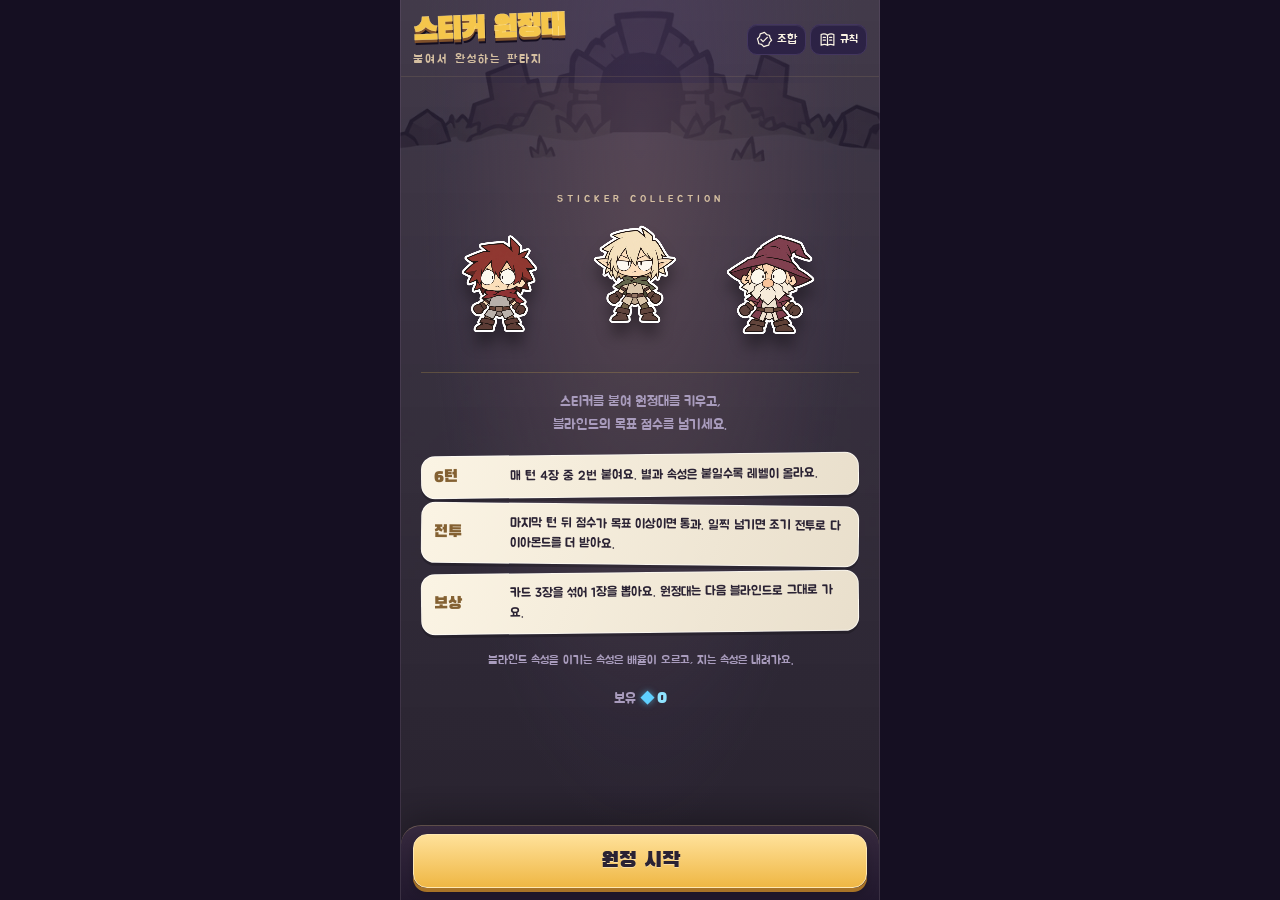
==== index.html @ 17c11233 "T4가 여럿 성립하면 배율을 곱하지 않고 더한다 Co-Authored-By: Claude Opus 5.5 <noreply@anthropic.com> Claude-Session: h" ====
<!doctype html><html lang="ko"><head><meta charset="utf-8"><meta name="viewport" content="width=device-width,initial-scale=1,viewport-fit=cover"><meta name="theme-color" content="#1f1830"><title>스티커 원정대 · 플레이 프로토타입</title><link rel="preconnect" href="https://fonts.googleapis.com"><link rel="preconnect" href="https://fonts.gstatic.com" crossorigin><link href="https://fonts.googleapis.com/css2?family=Black+Han+Sans&family=Jua&display=swap" rel="stylesheet"><style>:root{--night:#1f1830;--deep:#150f22;--felt:#2c2245;--line:#43365f;--paper:#fbf4e4;--ink:#2a2233;--muted:#a99cbd;--chip:#3a86d8;--chip-d:#245e9e;--mult:#e0473b;--mult-d:#9d2a22;--gold:#f5c64b;--gold-d:#b98a1e;--ok:#5fc48c;--bad:#ef6a5b;
--disp:'Black Han Sans','Jua',ui-rounded,'Apple SD Gothic Neo','Malgun Gothic',sans-serif;--ui:'Jua',ui-rounded,'Apple SD Gothic Neo','Malgun Gothic',sans-serif;color-scheme:dark}
*{box-sizing:border-box}
html,body{margin:0;height:100%}
body{background:var(--deep);color:var(--paper);font-family:var(--ui);-webkit-tap-highlight-color:transparent;overscroll-behavior:none}
button{font:inherit;color:inherit;border:0;background:none;cursor:pointer;touch-action:manipulation;-webkit-user-select:none;user-select:none;padding:0}
button:disabled{cursor:default;opacity:.45}
button:focus-visible{outline:3px solid var(--gold);outline-offset:3px}
h2,p{margin:0}
canvas{-webkit-user-select:none;user-select:none;pointer-events:none}
#app{position:relative;max-width:480px;margin:0 auto;height:100dvh;display:flex;flex-direction:column;overflow:hidden}
main{flex:1;min-height:0;overflow-y:auto;overflow-x:hidden;padding:0 10px 10px;display:flex;flex-direction:column;gap:8px}

/* 상단 바 */
.top{display:flex;align-items:center;justify-content:space-between;gap:8px;padding:10px 12px 8px;flex-shrink:0}
.stage{display:flex;align-items:center;gap:6px;font-size:15px}
.pip{width:10px;height:10px;border-radius:50%;background:var(--line)}
.pip.done{background:var(--ok)}.pip.now{background:var(--gold);box-shadow:0 0 0 3px #f5c64b40}
.stage b{margin-left:4px}.turn{color:var(--muted);font-size:14px;margin-left:2px}
.tools{display:flex;gap:6px}
.tools button{background:var(--felt);border:1px solid var(--line);border-radius:10px;padding:7px 10px;font-size:14px}
.logo b{font-family:var(--disp);font-size:26px;color:var(--gold);display:block;letter-spacing:-.5px;transform:rotate(-2deg);text-shadow:0 3px 0 #7a5410}
.logo small{color:var(--muted);font-size:12px}

/* 체력 */
.zone-head{display:flex;align-items:center;justify-content:space-between;gap:10px;margin-bottom:4px}
.zone-head strong{font-size:15px;white-space:nowrap}

/* 장착 배지 */
.ic{display:inline-block;background:center/contain no-repeat;flex-shrink:0}
.g{position:relative;width:24px;height:24px;border-radius:50%;background:var(--paper);box-shadow:0 0 0 2px #fff,0 2px 0 #0006;display:grid;place-items:center}
.g .ic{width:20px;height:20px}
.g.el{background:color-mix(in srgb,var(--el) 35%,var(--paper))}
.g b{position:absolute;right:-7px;bottom:-5px;background:var(--el);color:#fff;font-size:10px;min-width:15px;height:15px;border-radius:8px;display:grid;place-items:center;font-family:var(--disp);box-shadow:0 0 0 1.5px #fff}

/* 점수 대결 패널 */
.duel{position:relative;display:block;width:100%;text-align:left;background:var(--deep);border-radius:18px;padding:10px 10px 8px;box-shadow:inset 0 0 0 2px #ffffff10,0 6px 20px #0006}
.formula{display:flex;align-items:stretch;gap:6px}
.chips,.mult{flex:1;border-radius:12px;padding:4px 6px 6px;text-align:center;display:flex;flex-direction:column;justify-content:center;min-width:0}
.chips{background:var(--chip);box-shadow:0 4px 0 var(--chip-d)}
.mult{background:var(--mult);box-shadow:0 4px 0 var(--mult-d);flex:.8}
.formula small{font-size:11px;opacity:.85}
.formula b{font-family:var(--disp);font-size:28px;line-height:1.05;font-variant-numeric:tabular-nums;font-weight:400}
.op{align-self:center;font-family:var(--ui);font-size:22px;color:var(--muted)}
.score{flex:1.3;text-align:center;display:flex;flex-direction:column;justify-content:center;min-width:0}
.score b{font-family:var(--disp);font-weight:400;font-size:40px;line-height:1;color:var(--gold);text-shadow:0 3px 0 #7a5410;font-variant-numeric:tabular-nums}
.score small{font-size:11px;color:var(--muted);opacity:1}
.duel-foot{display:flex;align-items:center;justify-content:space-between;gap:8px;margin-top:9px}
.foe{font-size:13px;color:#f1c2b8;white-space:nowrap}.foe b{font-family:var(--disp);font-weight:400;font-size:20px;margin-left:4px;color:var(--bad)}
.verdict{font-size:14px;padding:4px 10px;border-radius:999px;background:#ffffff12;text-align:right}
.verdict.good{background:#5fc48c33;color:#9ff0c2}.verdict.bad{background:#ef6a5b33;color:#ffb3a8}
.preview-line{display:flex;flex-wrap:wrap;gap:4px;margin-top:6px}
.preview-line:empty{display:none}
.preview-line span{font-size:12px;border-radius:6px;padding:2px 7px}
.preview-line .gain{background:#f5c64b2e;color:var(--gold)}.preview-line .loss{background:#ef6a5b2e;color:#ffb3a8}
.duel.previewing{box-shadow:inset 0 0 0 2px var(--gold),0 6px 20px #0006}
.duel.blaze .score b{animation:blaze .8s ease-in-out 3}

/* 우리 원정대 */
.party{display:grid;grid-template-columns:repeat(3,1fr);gap:8px}
.punit{position:relative;background:#ffffff0d;border:2px solid transparent;border-radius:16px;padding:4px 2px 6px;display:flex;flex-direction:column;align-items:center;transition:transform .15s,border-color .15s,background .15s,opacity .15s;min-width:0}
.punit canvas{width:100%;max-width:128px;aspect-ratio:1;display:block}
.punit.ok{border-color:#5fc48c88;background:#5fc48c14}
.punit.no{opacity:.45}
.punit.hover{border-color:var(--gold);transform:translateY(-4px);background:#f5c64b1c}
.punit.slap canvas{animation:slap .5s}
.uname{font-size:13px;margin-top:2px;white-space:nowrap;overflow:hidden;text-overflow:ellipsis;max-width:100%}
.recipe{margin-top:3px;font-size:11px;padding:2px 7px;border-radius:7px;background:#ffffff14;color:var(--muted);white-space:nowrap;max-width:100%;overflow:hidden;text-overflow:ellipsis}
.recipe.on{background:var(--mult);color:#fff}
.delta{position:absolute;top:-9px;left:50%;transform:translateX(-50%);z-index:3;font-family:var(--disp);font-size:16px;padding:2px 9px;border-radius:999px;background:var(--felt);box-shadow:0 2px 0 #0006;white-space:nowrap;animation:bob 1s ease-in-out infinite}
.delta.up{background:var(--ok);color:#0d2a1b}.delta.down{background:var(--bad);color:#fff}
.delta.no{font-family:var(--ui);font-size:11px;animation:none;background:#000000a0}


/* 하단 도크 */
.dock{flex-shrink:0;background:#120d1cf2;border-radius:20px 20px 0 0;padding:8px 12px calc(12px + env(safe-area-inset-bottom,0px));box-shadow:0 -8px 24px #0006;display:flex;flex-direction:column;gap:8px;position:relative;z-index:4}
.dock.row{flex-direction:row;gap:8px}
.hand-head{display:flex;justify-content:space-between;align-items:center;gap:8px}
.hint{font-size:13px;color:var(--muted)}
.uses{display:flex;gap:5px;align-items:center}.uses i{width:11px;height:11px;border-radius:3px;background:#ffffff1f;transform:rotate(45deg)}.uses i.on{background:var(--gold)}
.hand{display:flex;justify-content:center;gap:8px;min-height:122px;align-items:flex-end;padding-top:12px}
.sticker{position:relative;width:31%;max-width:116px;min-height:112px;background:var(--paper);color:var(--ink);border-radius:16px;padding:9px 4px 8px;box-shadow:0 0 0 3px #fff,0 6px 0 3px #0005;transform:rotate(var(--rot,0deg));transition:transform .15s,box-shadow .15s;display:flex;flex-direction:column;align-items:center;gap:2px;touch-action:none}
.sticker::before{content:'';position:absolute;inset:5px;border-radius:12px;border:2px dashed color-mix(in srgb,var(--tint) 45%,transparent);pointer-events:none}
.sticker::after{content:'';position:absolute;top:-3px;right:-3px;width:20px;height:20px;background:linear-gradient(225deg,#120d1c 50%,#e3d5b9 50%);border-radius:0 16px 0 7px}
.sicon{width:60px;height:50px;filter:drop-shadow(0 2px 0 #fff)}
.sname{font-size:16px}.sname em{font-style:normal;color:var(--tint)}
.sdesc{font-size:11px;color:#7a6d80}
.sticker.sel{transform:translateY(-14px) rotate(0) scale(1.05);box-shadow:0 0 0 3px #fff,0 0 0 7px var(--tint),0 14px 18px #0007}
.sticker.spent{filter:grayscale(.7);opacity:.55}
.empty{color:var(--muted);font-size:14px;align-self:center}
.actions{display:flex;gap:8px;align-items:stretch}
.deck-mini{background:var(--felt);border-radius:14px;padding:6px 12px;display:flex;flex-direction:column;align-items:center;justify-content:center}
.deck-mini b{font-family:var(--disp);font-weight:400;font-size:20px;line-height:1}.deck-mini small{font-size:10px;color:var(--muted)}
.go{flex:1;background:var(--gold);color:var(--ink);font-family:var(--disp);font-size:22px;border-radius:14px;padding:12px 16px;box-shadow:0 5px 0 var(--gold-d);transition:transform .08s,box-shadow .08s,opacity .2s}
.go:active{transform:translateY(3px);box-shadow:0 2px 0 var(--gold-d)}
.go.waiting{opacity:.3;pointer-events:none}
.ghost{background:var(--felt);border:1px solid var(--line);border-radius:14px;padding:12px 16px;font-size:16px}

/* 공방 결과 */
.steps{list-style:none;margin:0;padding:0;display:flex;flex-wrap:wrap;gap:6px;justify-content:center;min-height:64px;align-content:center}
.steps li{font-size:13px;padding:5px 9px;border-radius:9px;background:#ffffff12;transition:opacity .2s}
.steps li b{font-family:var(--disp);font-weight:400;margin-left:5px}
.steps li.add{background:#3a86d840}.steps li.mul{background:#e0473b55}
.steps li.off{opacity:.35;text-decoration:line-through}
.steps li.pending{opacity:.15}.steps li.hit{animation:pop .35s}
.skip-hint{text-align:center;font-size:12px;color:var(--muted)}

/* 연출 */
.burst{position:absolute;left:50%;top:44%;z-index:30;transform:translate(-50%,-50%);font-family:var(--disp);font-size:30px;color:var(--gold);text-shadow:0 3px 0 #7a5410,0 0 18px #f5c64b88;white-space:nowrap;pointer-events:none;animation:burst 1.1s forwards}
.burst.loss{color:var(--bad);text-shadow:0 3px 0 #6e1f16;font-size:22px}
.floater{position:absolute;left:50%;top:30%;z-index:6;font-family:var(--disp);font-size:26px;pointer-events:none;animation:floatup 1s forwards;transform:translateX(-50%);white-space:nowrap}
.floater.up{color:var(--ok);text-shadow:0 2px 0 #0a2a18}.floater.down{color:var(--bad);text-shadow:0 2px 0 #3a0c07}
.turn-banner{position:absolute;left:0;right:0;top:40%;z-index:25;text-align:center;font-family:var(--disp);font-size:44px;color:var(--paper);text-shadow:0 4px 0 #0008;pointer-events:none;animation:banner 1s forwards}
.turn-banner small{display:block;font-family:var(--ui);font-size:16px;color:var(--muted);text-shadow:none}
.bump{animation:bump .3s}.bump.big{animation:bumpbig .45s}
.slam{animation:slam .45s}
#app.quake,section.hurt{animation:quake .35s}
.slot{height:116px;border-radius:16px;display:flex;flex-direction:column;align-items:center;justify-content:center;background:#ffffff0a;border:2px dashed var(--line);color:var(--muted);font-family:var(--disp);font-size:26px}
.pick{background:#ffffff0a;border:2px solid transparent;border-radius:14px;padding:4px 2px 6px;display:flex;flex-direction:column;align-items:center;font-size:13px}
.pick canvas{width:72px;height:72px}
.pick.on{border-color:var(--gold);background:#f5c64b1a}

/* 보상·결과 */
.reward,.result{text-align:center;gap:12px;padding-top:14px}
.reward h2,.result h2{font-family:var(--disp);font-weight:400;font-size:34px;color:var(--gold);text-shadow:0 3px 0 #7a5410}
.result h2.lose{color:var(--bad);text-shadow:0 3px 0 #6e1f16}
.lead{color:var(--muted);font-size:14px;line-height:1.6}
.punit.static{cursor:default}

/* 바텀시트 */
dialog{border:0;padding:20px 18px;margin:auto auto 0;width:min(480px,100%);max-width:100%;max-height:82vh;overflow:auto;border-radius:22px 22px 0 0;background:var(--paper);color:var(--ink);font-family:var(--ui)}
dialog[open]{animation:sheet .25s}
dialog::backdrop{background:#0b0714b0}
dialog h2{font-family:var(--disp);font-weight:400;font-size:24px;margin-bottom:8px}
dialog p,dialog li{font-size:14px;line-height:1.75}
dialog ol{padding-left:20px;margin:0}
dialog form{margin-top:16px;display:flex}
.sub{color:#7a6d80;font-size:13px;margin-bottom:8px}
.table{width:100%;border-collapse:collapse;font-size:14px;margin:6px 0}
.table td{padding:8px 4px;border-bottom:1px solid #e4d8c3}.table td:last-child{text-align:right;font-variant-numeric:tabular-nums}
.recipe-list{display:grid;grid-template-columns:1fr 1fr;gap:8px;margin-top:10px}
.recipe-list article{background:#efe4cf;border-radius:12px;padding:10px}
.recipe-list b{display:block}.recipe-list small{color:#7a6d80}.recipe-list p{font-size:12px;line-height:1.5;margin-top:4px}
.recipe-card{background:#efe4cf;border-radius:12px;padding:12px;margin-top:8px}
.note{font-size:13px;color:#7a6d80;margin-top:8px;line-height:1.6}
.sheet-h{font-size:16px;margin:16px 0 2px;font-family:var(--disp);font-weight:400}
#toast{position:fixed;left:50%;bottom:200px;transform:translate(-50%,10px);background:var(--ink);color:var(--paper);border:1px solid var(--line);border-radius:12px;padding:10px 16px;opacity:0;pointer-events:none;transition:.2s;max-width:88vw;font-size:14px;z-index:1000;font-family:var(--ui)}
#toast.show{opacity:1;transform:translate(-50%,0)}
.dragghost{position:fixed;z-index:999;pointer-events:none;width:100px;transform:translate(-50%,-70%) rotate(-8deg)}
.dragghost .sticker{width:100px;transform:none;box-shadow:0 0 0 3px #fff,0 16px 26px #000a}
.paused *{animation-play-state:paused!important}

@keyframes slap{30%{transform:scale(1.15) rotate(-6deg)}60%{transform:scale(.95) rotate(3deg)}}
@keyframes pop{50%{transform:scale(1.15)}}
@keyframes bob{0%,100%{transform:translate(-50%,0)}50%{transform:translate(-50%,-3px)}}
@keyframes burst{0%{opacity:0;transform:translate(-50%,-50%) scale(.4)}20%{opacity:1;transform:translate(-50%,-50%) scale(1.2)}35%{transform:translate(-50%,-50%) scale(1)}80%{opacity:1;transform:translate(-50%,-70%)}100%{opacity:0;transform:translate(-50%,-95%)}}
@keyframes floatup{0%{opacity:0;transform:translate(-50%,6px)}20%{opacity:1}100%{opacity:0;transform:translate(-50%,-40px)}}
@keyframes banner{0%{opacity:0;transform:scale(1.6)}25%{opacity:1;transform:scale(1)}75%{opacity:1}100%{opacity:0}}
@keyframes bump{50%{transform:scale(1.12)}}
@keyframes bumpbig{40%{transform:scale(1.35) rotate(-4deg)}}
@keyframes slam{0%{transform:scale(2.2);opacity:0}60%{transform:scale(.92);opacity:1}100%{transform:scale(1)}}
@keyframes quake{20%{transform:translate(-4px,2px)}40%{transform:translate(4px,-2px)}60%{transform:translate(-3px,1px)}80%{transform:translate(2px,-1px)}}
@keyframes blaze{50%{color:#fff3c4;text-shadow:0 3px 0 #7a5410,0 0 22px #ff9a3c}}
@keyframes sheet{from{transform:translateY(40px);opacity:0}}
@media(max-height:720px){.punit canvas{max-width:86px}.formula b{font-size:24px}.score b{font-size:34px}.hand{min-height:104px;padding-top:10px}.sticker{min-height:96px;padding-top:6px}.sicon{height:40px}.pick canvas{width:60px;height:60px}}
@media(prefers-reduced-motion:reduce){*,*::before,*::after{animation:none!important;transition:none!important}}

main.battle{justify-content:space-between}
@media(max-height:760px){.top{padding:6px 12px 4px}main{gap:6px}.duel{padding:8px 8px 6px}.formula b{font-size:22px}.score b{font-size:30px}.duel-foot{margin-top:6px}.punit canvas{max-width:72px}.recipe{margin-top:1px}.dock{padding-top:6px;gap:6px}.hand{min-height:96px;padding-top:14px}.sticker{min-height:86px;padding-top:6px}.sicon{width:48px;height:36px}.sname{font-size:14px}.go{padding:10px 14px;font-size:20px}}
/* 캐릭터 카드 */
.sticker.k-char{background:linear-gradient(#efe4fb,#fbf4e4 70%)}
.ccanvas{width:58px;height:58px;margin-top:-4px}
.k-char .sname{font-size:14px;white-space:nowrap}
/* 빈 자리 */
.punit.vacant{border:2px dashed var(--line);background:#ffffff06;justify-content:center;min-height:150px}
.punit.vacant.ok{border-style:solid}
.vacant-mark{font-family:var(--disp);font-size:44px;line-height:1;color:var(--line)}
.punit.vacant.ok .vacant-mark{color:var(--ok)}
/* 타이틀 */
.title{gap:14px;padding-top:6px}
.title-art{display:flex;justify-content:center;gap:4px}
.title-art canvas{width:104px;height:104px}
.title-art canvas:nth-child(2){transform:translateY(-10px)}
.title .lead{text-align:center}
.flow{list-style:none;margin:0;padding:0;display:flex;flex-direction:column;gap:8px}
.flow li{display:flex;gap:12px;align-items:center;background:#ffffff0c;border-radius:14px;padding:12px 14px}
.flow b{font-family:var(--disp);font-weight:400;font-size:18px;color:var(--gold);white-space:nowrap;min-width:64px}
.flow span{font-size:14px;line-height:1.5}
.note-dark{font-size:13px;color:var(--muted);text-align:center;line-height:1.6}
@media(max-height:760px){.punit.vacant{min-height:120px}.ccanvas{width:44px;height:44px}.title-art canvas{width:84px;height:84px}}
.steps li.aff-step{background:#5fc48c40}

/* 스티커북 아트 방향: 잉크색 바탕, 크림색 종이, 금박 포인트. */
#app{background:radial-gradient(ellipse at 50% 15%,#59447066,transparent 65%),linear-gradient(#211a30d9,#171221ee),var(--art-background) center/cover;border-inline:1px solid #77628540}
.top{border-bottom:1px solid #c7a96b22;margin-bottom:6px}.tools button{box-shadow:inset 0 1px #ffffff12;font-size:12px}
.logo b{font-size:30px;-webkit-text-stroke:.3px #ffe6a2;text-shadow:0 3px #80512b,0 5px #140e20;letter-spacing:-1px}.logo small{letter-spacing:2px;color:#d5bfa1}
.title{justify-content:center;gap:18px;padding:18px 20px 24px;background:radial-gradient(ellipse at 50% 20%,#f5c64b16,transparent 60%)}
.title-art{position:relative;padding:28px 0 20px;border-bottom:1px solid #f5c64b33}.title-art:before{content:'STICKER COLLECTION';position:absolute;top:0;font-size:10px;letter-spacing:4px;color:#d5bfa1}.title-art canvas{width:30%;height:auto;aspect-ratio:1;filter:drop-shadow(0 12px 7px #0005);animation:idle 4s ease-in-out infinite}.title-art canvas:nth-child(2){animation-delay:-1.3s}.title-art canvas:nth-child(3){animation-delay:-2.6s}
.flow{gap:7px}.flow li{background:linear-gradient(110deg,#fbf4e4,#e9dfcc);color:var(--ink);border:1px solid #fff9;box-shadow:0 3px #0003;transform:rotate(-.6deg);padding:10px 12px}.flow li:nth-child(2){transform:rotate(.6deg)}.flow b{color:#846132;font-size:17px}.flow span{font-size:13px}.title .note-dark{font-size:12px}
.player-zone{padding:9px 8px;background:linear-gradient(135deg,#f8edda,#dfd1b7);color:var(--ink);border-radius:18px;box-shadow:0 5px 0 #100b1b77,inset 0 0 0 1px #fff8}.player-zone .zone-head strong{font-size:13px;letter-spacing:1px}
.punit{background:#fff8;border-color:#b7a48a55;box-shadow:0 2px 0 #a48b6940;overflow:visible}.punit .recipe{background:#42374e14;color:#675571}.punit .recipe.on{background:#77538d;color:#fff}.punit.vacant{background:#c8b69a22;border-color:#bba78d;min-height:135px}.vacant-mark{color:#b29a78}.punit canvas{filter:drop-shadow(0 4px 2px #3a203022);animation:idle 4.8s ease-in-out infinite}.punit:nth-child(2) canvas{animation-delay:-1.6s}.punit:nth-child(3) canvas{animation-delay:-3.2s}.punit.slap canvas{animation:slap .5s}
.duel{background:linear-gradient(145deg,#3b304c,#21192f);border:1px solid #c9a25c66;box-shadow:0 4px 0 #110b1c, inset 0 1px #fff2}.duel .chips{background:linear-gradient(135deg,#4c97d8,#2867aa)}.duel .mult{background:linear-gradient(135deg,#e97159,#bf4439)}.score b{color:#ffdb79}
.dock{background:linear-gradient(#36293e,#21182d);border-top:1px solid #d9b98255;box-shadow:0 -8px 30px #0004}.sticker{background:linear-gradient(135deg,#fffaf0,#eadcc2);box-shadow:0 0 0 3px #fff5e6,0 5px 0 3px #100c1c66}.sticker::before{border-style:solid;border-width:1px;opacity:.7}.go{background:linear-gradient(#ffe19a,#efb744);border:1px solid #ffe8b2;box-shadow:0 4px 0 #a87327,0 6px 12px #0003;text-shadow:0 1px #fff6}.deck-mini{border:1px solid #9982ad66;box-shadow:3px 3px #161020,5px 5px #9982ad44}.pip{border-radius:3px;transform:rotate(45deg)}.reward h2,.result h2{letter-spacing:-1px}
/* 효과 레이어는 입력을 가로채지 않으며 JS에서 제거한다. */
.fx-particle,.fx-flight,.fx-ring{position:fixed;pointer-events:none;z-index:80}.fx-flight{margin:0;transform-origin:center}.fx-ring{width:74px;height:74px;border:3px solid var(--gold);border-radius:50%;box-shadow:0 0 20px #ffdb7955}.fx-particle{width:7px;height:11px;background:var(--gold);border-radius:2px}.fx-source{filter:brightness(1.45);box-shadow:0 0 0 2px #ffe19a,0 0 20px #f5c64b77!important}.punit[data-body-element] canvas{filter:drop-shadow(0 0 var(--glow) var(--aura))}.hand.dealing .sticker{animation:cardDeal .38s backwards}.hand.dealing .sticker:nth-child(2){animation-delay:.07s}.hand.dealing .sticker:nth-child(3){animation-delay:.14s}
@keyframes idle{0%,100%{transform:translateY(0) rotate(-.7deg)}50%{transform:translateY(-3px) rotate(.7deg)}}
@keyframes cardDeal{from{opacity:0;translate:35px 40px;scale:.8}to{opacity:1;translate:0 0;scale:1}}
@media(max-height:760px){.title{gap:10px;padding:8px 16px}.title-art{padding:20px 0 8px}.player-zone{padding:5px 6px}.punit.vacant{min-height:110px}.flow li{padding:8px 10px}.title .lead{font-size:13px}}
@media(prefers-reduced-motion:reduce){.punit canvas,.title-art canvas,.hand.dealing .sticker{animation:none!important}}
.ui-icon{width:17px;height:17px;vertical-align:middle;flex-shrink:0}.tools button{display:flex;align-items:center;gap:4px}.deck-mini .ui-icon{width:12px;height:12px}.zone-head strong{display:flex;align-items:center;gap:4px}
/* 중첩은 무기 근처, 맨몸 속성은 몸 주변에만 표시한다. */
.punit{position:relative}
.element-fx{position:absolute;pointer-events:none;z-index:3;left:70%;top:29%;width:24%;height:32%;color:var(--element-color)}
.element-fx.body-fx{left:14%;top:16%;width:72%;height:49%}
.element-fx i{position:absolute;width:5px;height:8px;background:currentColor;opacity:0;animation:elementDrift 1.9s ease-out infinite;box-shadow:0 0 5px currentColor}
.element-fx.fire i{border-radius:80% 0 65% 65%;transform:rotate(-30deg)}
.element-fx.water i{border-radius:60% 60% 70% 70%}
.element-fx.lightning i{clip-path:polygon(48% 0,100% 0,60% 40%,100% 40%,8% 100%,37% 53%,0 53%);width:8px;height:13px}
.element-fx i:nth-child(1){left:10%;top:80%;animation-delay:-.3s}
.element-fx i:nth-child(2){left:80%;top:65%;animation-delay:-.9s}
.element-fx i:nth-child(3){left:35%;top:35%;animation-delay:-1.5s}
@keyframes elementDrift{0%{opacity:0;translate:0 8px;scale:.4}25%{opacity:.85}100%{opacity:0;translate:3px -16px;scale:1.1}}
.recipe-list article{display:grid;grid-template-columns:54px 1fr;gap:4px 10px;align-items:center}.recipe-list article img{width:54px;height:65px;object-fit:contain;grid-row:1/4}.recipe-list article p{grid-column:2}
@media(prefers-reduced-motion:reduce){.element-fx i{animation:none;opacity:.45}.element-fx i:nth-child(2){opacity:.25}}
/* ── 블라인드 구조 (0.8) ── */
.pip.boss{width:13px;height:13px;box-shadow:0 0 0 2px #ef6a5b66}
.el-chip{display:inline-flex;align-items:center;gap:2px;background:color-mix(in srgb,var(--el) 30%,#1f1830);border:1px solid color-mix(in srgb,var(--el) 70%,transparent);border-radius:999px;padding:1px 8px 1px 3px;font-size:12px;white-space:nowrap}
.el-chip .ic{width:16px;height:16px}
/* 블라인드: 몬스터 자리 88×88. 그림 캔버스 전체를 contain으로 담아 바닥선이 상자 아래 7% 위치에 온다. */
.blind-zone{position:relative;display:grid;grid-template-columns:88px 1fr;gap:10px;align-items:center;background:linear-gradient(120deg,#422635ee,#291d30ee);border:1px solid #a16a694f;border-radius:16px;padding:8px 12px 8px 8px;box-shadow:0 4px 0 #100b1b55}
.blind-zone.boss{background:linear-gradient(120deg,#3e2a58ee,#291d30ee);border-color:#b18ae066}
.monster-slot{position:relative;width:88px;height:88px}
.monster-slot::after{content:'';position:absolute;left:18%;right:18%;bottom:4%;height:8%;border-radius:50%;background:#0006;z-index:0}
.monster-art{position:relative;z-index:1;display:block;width:100%;height:100%;animation:idle 3.6s ease-in-out infinite}
.blind-zone.defeated .monster-art{animation:defeat .7s forwards}
.blind-info{display:flex;flex-direction:column;gap:4px;min-width:0}
.blind-name{display:flex;align-items:center;gap:6px;flex-wrap:wrap}.blind-name strong{font-size:15px}
.boss-tag{font-style:normal;font-size:11px;background:var(--bad);color:#fff;border-radius:6px;padding:1px 6px}
.target-row{display:flex;align-items:baseline;gap:6px}.target-row small{color:var(--muted);font-size:12px}.target-row b{font-family:var(--disp);font-weight:400;font-size:26px;line-height:1;color:#ffb3a8}
.target-gauge{position:relative;height:10px;border-radius:6px;background:#0d0916;overflow:hidden;box-shadow:inset 0 0 0 1px #ffffff14}
.target-gauge i{display:block;height:100%;border-radius:6px;background:linear-gradient(90deg,#e97159,#f5c64b);transition:width .6s cubic-bezier(.3,1.3,.5,1)}
/* 캐릭터 칸 배지 */
.badges-l,.badges-r{position:absolute;top:4px;z-index:2;display:flex;flex-direction:column;gap:3px}
.badges-l{left:4px;align-items:flex-start}.badges-r{right:4px;align-items:flex-end}
.lv-star{font-family:var(--disp);font-size:13px;line-height:1;background:#41344e;color:#ffd76a;border-radius:8px;padding:3px 6px;box-shadow:0 2px #191121}
.lv-el{position:relative;display:flex;align-items:center;gap:1px;background:color-mix(in srgb,var(--el) 30%,var(--paper));color:var(--ink);border-radius:9px;padding:1px 5px 1px 2px;box-shadow:0 0 0 1.5px #fff,0 2px 0 #0005}
.lv-el .ic{width:16px;height:16px}.lv-el b{font-family:var(--disp);font-weight:400;font-size:12px}
.lv-el .rel{font-style:normal;font-size:10px;margin-left:2px}
.lv-el.advantage{box-shadow:0 0 0 2px var(--ok),0 2px 0 #0005}.lv-el.advantage .rel{color:#1f7a47}
.lv-el.disadvantage{box-shadow:0 0 0 2px var(--bad),0 2px 0 #0005}.lv-el.disadvantage .rel{color:#b3372a}
.lv-warn{width:18px;height:18px;border-radius:50%;background:var(--bad);color:#fff;font-family:var(--disp);font-size:12px;display:grid;place-items:center;box-shadow:0 0 0 1.5px #fff}
.punit .recipe{display:flex;align-items:center;gap:3px}.punit .recipe i{font-style:normal;font-size:10px;opacity:.8}
.punit .recipe.on.k-mul{background:#bf4439}.punit .recipe.on.k-add{background:#2867aa}.punit .recipe.on.k-acc{background:#9a7a18}
.acc{font-family:var(--disp);font-weight:400;font-size:13px;background:#9a7a18;color:#fff4dd;border-radius:8px;padding:2px 8px}
/* 손패 4장 */
.hand{gap:6px}
.hand .sticker{width:23%;min-height:100px;padding:8px 2px 6px;border-radius:13px}
.hand .sicon{width:44px;height:40px}.hand .sname{font-size:14px}.hand .sdesc{font-size:10px;letter-spacing:-.3px}
.hand .ccanvas{width:48px;height:48px}.hand .k-char .sname{font-size:12px}
.hand .sticker::after{width:15px;height:15px;border-radius:0 13px 0 6px}
.go.fight{background:linear-gradient(#ff9a7e,#e0473b);border-color:#ffc2b3;box-shadow:0 4px 0 #8a2a20,0 6px 12px #0003;color:#fff;text-shadow:0 1px #0004}
.steps li.bonus{background:#9a7a1855}
/* 보상 야바위: 카드 자리 5:7 (뒷면 그림 600×840). 세 자리 가로 배치, --slot으로 위치만 바꾼다. */
.shell{position:relative;width:100%;max-width:360px;margin:8px auto 0;height:calc(min(100vw,360px)*.3*1.4 + 30px);perspective:900px;--swap-ms:420ms}
.rcard{position:absolute;top:14px;left:calc(var(--slot)*35% + 2.5%);width:30%;aspect-ratio:5/7;transition:left var(--swap-ms) cubic-bezier(.5,0,.3,1),transform var(--swap-ms);z-index:1}
.rcard.lift{transform:translateY(-22px) scale(1.04);z-index:3}.rcard.dip{transform:translateY(14px) scale(.96)}
.rinner{position:absolute;inset:0;transform-style:preserve-3d;transition:transform .45s}
.rcard.down .rinner{transform:rotateY(180deg)}
.rfront,.rback{position:absolute;inset:0;backface-visibility:hidden;border-radius:12px;overflow:hidden}
.rback{transform:rotateY(180deg)}.rback-art{display:block;width:100%;height:100%}
.rfront{display:flex;flex-direction:column;align-items:center;justify-content:center;gap:3px;background:linear-gradient(135deg,#fffaf0,#eadcc2);color:var(--ink);box-shadow:0 0 0 3px #fff5e6,0 5px 0 3px #100c1c66;padding:8px 4px}
.g-mid .rfront{box-shadow:0 0 0 3px #d9e3ee,0 0 0 6px #8fa3b8,0 5px 0 5px #100c1c66}
.g-high .rfront{background:linear-gradient(135deg,#fff3c4,#f5c64b);box-shadow:0 0 0 3px #fff3c4,0 0 0 6px #b98a1e,0 0 22px 6px #f5c64b88}
.rgrade{position:absolute;top:6px;left:6px;font-family:var(--disp);font-size:14px;width:22px;height:22px;border-radius:50%;display:grid;place-items:center;background:#41344e;color:#fff}
.g-mid .rgrade{background:#6d8298}.g-high .rgrade{background:#b3372a}
.rart{width:62%;aspect-ratio:1}
.rkind{font-family:var(--disp);font-size:20px;color:#77538d;min-height:40%;display:grid;place-items:center}
.rtitle{font-size:14px;text-align:center;line-height:1.1}
.rlv{font-size:11px;color:#7a6d80}.rlv em{font-style:normal;color:#b3372a;font-family:var(--disp)}
.rplus{font-family:var(--disp);font-size:18px;color:#b3372a}
.shell.reward_pick.ready .rcard{cursor:pointer}.shell.reward_pick.ready .rcard:hover{transform:translateY(-8px)}
.rcard.picked{transform:translateY(-18px) scale(1.1);z-index:4}
.reward_done .rcard:not(.picked){opacity:.5}
.got{text-align:center;font-family:var(--disp);font-size:22px;color:var(--gold)}
.result .history{max-width:320px;margin:0 auto}.result .history td{border-color:#ffffff1a}.result .history tr.win td:last-child{color:#9ff0c2}.result .history tr.lose td:last-child{color:#ffb3a8}
.recipe-list .recipe-art{width:54px;height:65px;grid-row:1/4}
@keyframes defeat{30%{transform:scale(1.15,.8)}100%{transform:scale(.6,.2) translateY(60%);opacity:0}}
@media(max-height:760px){.blind-zone{grid-template-columns:68px 1fr;padding:6px 10px 6px 6px}.monster-slot{width:68px;height:68px}.target-row b{font-size:22px}.hand .sticker{min-height:86px}.hand .sicon{width:38px;height:32px}}
@media(prefers-reduced-motion:reduce){.monster-art{animation:none!important}.rcard,.rinner{transition:none!important}}
.top .stage,.top .stage b,.top .turn,.tools button{white-space:nowrap}
.tools{gap:4px}.tools button{padding:6px 8px}
@media(max-width:400px){.top{padding-inline:10px}.stage{gap:5px;font-size:14px}.turn{font-size:12px}}
.monster-slot::after{transition:opacity .4s}.blind-zone.defeated .monster-slot::after{opacity:0}
.el-btn{display:inline-flex;padding:0;border-radius:999px}
/* ── 0.9: 불 켜지는 5칸 + 합계, 말풍선, 제자리 반응, 신규 유저 안내 ── */
.tray{display:flex;align-items:center;gap:8px;background:#ffffff08;border-radius:12px;padding:5px 6px}
.lights{flex:1;display:grid;grid-template-columns:repeat(5,1fr);gap:4px}
.light{display:flex;flex-direction:column;align-items:center;gap:3px;padding:4px 0;border-radius:9px;background:#ffffff0c;border:1px solid #ffffff10}
.light small{font-size:11px;color:var(--muted)}
.light i{width:10px;height:10px;border-radius:50%;background:#ffffff22}
.light.part{background:#3a86d826;border-color:#3a86d866}.light.part small{color:#cfe3ff}.light.part i{background:#6fb2ff;box-shadow:0 0 8px #6fb2ff}
.light.full{background:#f5c64b26;border-color:#f5c64b99}.light.full small{color:var(--gold)}.light.full i{background:var(--gold);box-shadow:0 0 10px var(--gold)}
.light.lit{animation:pop .5s}
.tray-total{position:relative;min-width:64px;text-align:center;font-family:var(--disp);font-weight:400;font-size:22px;color:#ffffff44}
.tray-total.on{color:#8fc0ff}
.floater.note{font-family:var(--ui);font-size:15px;top:12%;background:#1f1830d0;padding:2px 8px;border-radius:8px}
.hint.card-tip{flex:1;background:var(--paper);color:var(--ink);border-radius:10px;padding:6px 10px;font-size:13px;line-height:1.4;box-shadow:0 3px 0 #0004}
.hint.card-tip b{font-family:var(--disp);font-weight:400;margin-right:6px;color:#77538d}
.preview-line span{font-size:13px;padding:3px 10px}
.pop{position:absolute;z-index:40;background:var(--paper);color:var(--ink);border-radius:14px;padding:10px 12px 8px;box-shadow:0 8px 24px #000a;font-size:13px;line-height:1.45;animation:tipIn .15s}
.pop::after{content:'';position:absolute;left:calc(var(--arrow) - 7px);bottom:-7px;width:14px;height:14px;background:var(--paper);transform:rotate(45deg)}
.pop.below::after{bottom:auto;top:-7px}
.pop-title{display:flex;justify-content:space-between;font-family:var(--disp);font-weight:400;font-size:16px;margin-bottom:4px}.pop-title em{font-style:normal;color:#2867aa}
.pop-row{display:flex;justify-content:space-between;gap:8px;padding:2px 0;border-bottom:1px dashed #e0d3bc}
.pop-row em{font-style:normal;font-family:var(--disp);color:#2867aa}.pop-row em.good{color:#1f7a47}.pop-row em.bad{color:#b3372a}
.pop-row.warn{color:#b3372a}.pop-row.dim{color:#7a6d80;border:0}.pop-row.lv em{color:#b3372a}
.pop-recipe{margin-top:4px;padding:6px 8px;border-radius:9px;background:#efe4cf}
.pop-recipe b{font-size:14px}.pop-recipe em{float:right;font-style:normal;font-family:var(--disp);color:#b3372a}
.pop-recipe.off{opacity:.75}.pop-recipe.off em{color:#7a6d80}
.pop-recipe small{display:block;color:#675571;font-size:12px}
.pop-more{display:block;margin:6px 0 0 auto;font-size:12px;color:#77538d;text-decoration:underline}
.tip{position:absolute;left:10px;right:10px;top:54px;z-index:35;pointer-events:none;display:flex;gap:10px;align-items:center;background:var(--paper);color:var(--ink);border-radius:14px;padding:10px 10px 10px 14px;box-shadow:0 6px 18px #0008;animation:tipIn .3s}
.tip p{flex:1;font-size:13px;line-height:1.5}
.tip button{pointer-events:auto;flex:none;background:var(--gold);color:var(--ink);border-radius:9px;padding:6px 10px;font-size:13px;box-shadow:0 2px 0 var(--gold-d)}
.suggest,.hand.dealing .sticker.suggest{animation:suggest 1.2s ease-in-out infinite}
.punit.suggest{border-color:var(--gold)!important;background:#f5c64b24}
.hand .sticker.suggest{box-shadow:0 0 0 3px #fff5e6,0 0 0 7px var(--gold),0 5px 0 3px #100c1c66}
.help-tips{width:100%;margin-top:12px;color:var(--ink);background:#efe4cf;border-color:#d8c9ab}
@keyframes suggest{50%{translate:0 -5px}}
@keyframes tipIn{from{opacity:0;transform:translateY(8px)}}
@media(prefers-reduced-motion:reduce){.suggest{animation:none!important}}
/* 카드를 고르면 안내 줄이 설명으로 바뀌어도 높이가 그대로여야 끌어 놓을 자리가 움직이지 않는다. 설명은 최대 2줄. */
.hand-head{height:40px;align-items:center}
.hint{display:-webkit-box;-webkit-line-clamp:2;-webkit-box-orient:vertical;overflow:hidden;max-height:40px}
.hint.card-tip{padding:3px 10px;line-height:1.35;font-size:12.5px}
.lv-wpn{display:flex;align-items:center;gap:1px;font-family:var(--disp);font-size:12px;line-height:1;background:#f5c64b;color:#41344e;border-radius:8px;padding:2px 6px 2px 2px;box-shadow:0 2px #7a5410}
.lv-wpn .ic{width:15px;height:15px}
/* 턴 표시: 핸드 위. 마지막 턴은 붉게 맥박 */
.hand-head{justify-content:flex-start}.hand-head .hint{flex:1;min-width:0}
.turn-chip{flex-shrink:0;font-family:var(--disp);font-size:18px;line-height:1;padding:5px 9px;border-radius:10px;background:#ffffff14;box-shadow:inset 0 0 0 1px #ffffff1f;color:var(--paper);white-space:nowrap}
.turn-chip small{font-family:var(--ui);font-size:12px;color:var(--muted);margin-left:1px}
.turn-chip.last{font-size:15px;padding:6px 10px;background:linear-gradient(#ff9a7e,#e0473b);color:#fff;text-shadow:0 1px #0004;box-shadow:0 0 0 2px #ffc2b3,0 0 12px #e0473b88;animation:lastTurn 1.4s ease-in-out infinite}
@keyframes lastTurn{50%{transform:scale(1.06);box-shadow:0 0 0 2px #ffc2b3,0 0 22px #e0473bcc}}
/* 전투 페이지: 몬스터 HP = 목표 점수, 점수 = 데미지 */
main.arena{justify-content:space-between;padding-top:2px}
.foe-zone{position:relative;display:flex;flex-direction:column;align-items:center;gap:6px;padding:10px 12px 12px;border-radius:18px;background:radial-gradient(ellipse at 50% 72%,#6a3346,#291d30 72%);border:1px solid #a16a694f;box-shadow:0 4px 0 #100b1b55}
.foe-zone.boss{background:radial-gradient(ellipse at 50% 72%,#56378a,#291d30 72%);border-color:#b18ae066}
.foe-zone .monster-slot{width:150px;height:150px}
.hp{position:relative;width:100%;max-width:300px;height:22px;border-radius:11px;background:#0008;overflow:hidden;box-shadow:inset 0 0 0 2px #ffffff22}
.hp i{position:absolute;left:0;top:0;bottom:0;background:linear-gradient(#ff8a78,#d63c2f);border-radius:11px;transition:width .6s cubic-bezier(.2,.7,.2,1)}
.hp span{position:relative;display:block;text-align:center;font-family:var(--disp);font-size:14px;line-height:22px;color:#fff;text-shadow:0 1px 2px #000;font-variant-numeric:tabular-nums}
.foe-zone.hit .monster-art{animation:hit .4s}
.foe-zone.counter .monster-art{animation:counter .5s}
.foe-zone.defeated .monster-art{animation:defeat .7s forwards}.foe-zone.defeated .monster-slot::after{opacity:0}
/* 결과 도장: 몬스터 위에 남는다 */
.stamp{position:relative;transform:rotate(-8deg);font-family:var(--disp);font-size:56px;line-height:1;padding:8px 22px 10px;border-radius:16px;border:4px solid currentColor;white-space:nowrap;pointer-events:none;animation:stampIn .45s .1s cubic-bezier(.2,.7,.2,1.3) both}
.stamp.win{color:var(--gold);background:#2a1c10cc;text-shadow:0 3px 0 #7a5410;box-shadow:0 0 24px #f5c64b88}
.stamp.lose{color:#ff7a68;background:#2a1018d9;text-shadow:0 3px 0 #6e1f16;box-shadow:0 0 24px #e0473b88}
@keyframes stampIn{from{opacity:0;transform:rotate(-8deg) scale(2.4)}}
@media(prefers-reduced-motion:reduce){.stamp{animation:none}}
.floater.dmg{top:38%;font-size:40px;color:#fff3c4;text-shadow:0 3px 0 #9d2a22,0 0 14px #ff9a3c}
.arena-party .punit{transition:filter .5s}
.arena-party .punit.charge canvas{animation:charge .45s}
.arena.won .arena-party canvas{animation:cheer .5s ease-in-out 3}
.arena.lost .arena-party .punit{filter:grayscale(.85) brightness(.65)}
.arena.lost .arena-party canvas{rotate:-10deg;translate:0 8px;transition:rotate .5s,translate .5s}
.arena-flash{position:absolute;inset:0;z-index:40;pointer-events:none;background:#e0473b;animation:flash .5s forwards}
.arena.enter .foe-zone{animation:foeIn .5s both}.arena.enter .arena-party{animation:partyIn .5s .1s both}
@keyframes hit{25%{transform:translateX(-10px) scale(.92);filter:brightness(2.6)}60%{transform:translateX(7px)}}
@keyframes counter{40%{transform:translateY(34px) scale(1.18)}}
@keyframes charge{40%{transform:translateY(-22px) scale(1.1)}}
@keyframes cheer{50%{transform:translateY(-10px)}}
@keyframes flash{from{opacity:.5}to{opacity:0}}
@keyframes foeIn{from{opacity:0;transform:translateY(-30px) scale(.9)}}
@keyframes partyIn{from{opacity:0;transform:translateY(30px)}}
@media(max-height:760px){.foe-zone .monster-slot{width:112px;height:112px}.turn-chip{font-size:16px}}
@media(prefers-reduced-motion:reduce){.turn-chip.last,.arena.enter .foe-zone,.arena.enter .arena-party,.arena.won .arena-party canvas{animation:none}}
/* 다이아몬드(메타 재화) */
.gem{display:inline-flex;align-items:center;gap:2px;font-family:var(--disp);font-weight:400;color:#8fe3ff;white-space:nowrap}
.gem i{font-style:normal;color:#5fd0ff;text-shadow:0 0 6px #5fd0ff99;font-size:.9em}
.wallet{text-align:center;font-size:14px;color:var(--muted)}.wallet .gem{font-size:17px}
/* 조기 전투 */
.go.fight .gem{font-size:15px;margin-left:4px;color:#fff;text-shadow:0 1px #0005}.go.fight .gem i{color:#bff0ff}
.early{flex:0 0 auto;min-width:92px;display:flex;flex-direction:column;align-items:center;justify-content:center;gap:2px;padding:6px 10px;border-radius:14px;font-family:var(--disp);font-size:15px;line-height:1.1;background:linear-gradient(#ff9a7e,#e0473b);color:#fff;box-shadow:0 5px 0 #8a2a20;text-shadow:0 1px #0004}
.early .gem{font-size:13px;color:#fff}.early .gem i{color:#bff0ff}
.early:active{transform:translateY(3px);box-shadow:0 2px 0 #8a2a20}
.early:disabled{opacity:1;background:#ffffff12;color:var(--muted);box-shadow:inset 0 0 0 1px #ffffff1f;text-shadow:none;font-size:13px}.early:disabled .gem{color:var(--muted)}.early:disabled .gem i{color:inherit;text-shadow:none}
/* 보스 규칙 */
.rule-chip{display:flex;flex-direction:column;gap:1px;background:#3a1630;border:1px solid #e0473b88;border-radius:10px;padding:4px 9px;font-size:11px;color:#ffc9bf;line-height:1.35}
.rule-chip b{font-family:var(--disp);font-weight:400;font-size:13px;color:#ff8a78}
.foe-zone .rule-chip{flex-direction:row;align-items:baseline;gap:6px}
/* 결과 도장 다이아몬드 */
.stamp small{display:block;margin-top:4px;font-family:var(--ui);font-size:16px;text-align:center;color:#fff;text-shadow:none}
.stamp small em{font-style:normal;font-size:12px;color:#ffd76a}
.result .history td small{color:var(--muted);font-size:11px}
/* 블라인드 소개 */
main.intro{align-items:center;justify-content:center;text-align:center;gap:12px;padding:12px 18px}
.intro-kicker{font-family:var(--disp);font-size:18px;color:var(--muted);letter-spacing:1px;animation:tipIn .4s both}
.intro.boss .intro-kicker{color:#ff8a78;font-size:26px;text-shadow:0 0 16px #e0473b88;animation:pop .6s .2s both}
.intro-art{width:190px;height:190px;animation:introDrop .6s cubic-bezier(.2,.7,.2,1.3) both}
.intro.boss .intro-art{width:220px;height:220px}
.intro h2{font-family:var(--disp);font-weight:400;font-size:32px;color:var(--paper);text-shadow:0 3px 0 #0006;animation:tipIn .4s .25s both}
.intro-stats{display:flex;gap:10px;justify-content:center;animation:tipIn .4s .35s both}
.intro-stats>div{display:flex;flex-direction:column;align-items:center;justify-content:center;gap:4px;min-width:120px;background:#ffffff0d;border:1px solid #ffffff1a;border-radius:14px;padding:8px 12px}
.intro-stats small{font-size:12px;color:var(--muted)}
.intro-stats b{font-family:var(--disp);font-weight:400;font-size:30px;line-height:1;color:#ffb3a8}
.intro-stats .beat{font-size:11px;color:var(--muted);display:flex;align-items:center;gap:3px}
.intro .rule-chip{font-size:13px;padding:8px 14px;max-width:320px;animation:pop .5s .5s both}.intro .rule-chip b{font-size:18px}
@keyframes introDrop{from{opacity:0;transform:translateY(-60px) scale(.7)}}
@media(max-height:700px){.intro-art{width:140px;height:140px}.intro.boss .intro-art{width:160px;height:160px}.intro h2{font-size:26px}}
@media(prefers-reduced-motion:reduce){.intro *{animation:none!important}}
main.arena{position:relative}
.verdict-layer{position:absolute;inset:0;z-index:20;display:grid;place-items:center;pointer-events:none;background:radial-gradient(circle at 50% 50%,#150f2299 0,#150f22d9 70%);animation:fadeIn .3s both}
.verdict-layer.win{background:radial-gradient(circle at 50% 50%,#3a2a0e99 0,#150f22d9 70%)}
.verdict-layer.lose{background:radial-gradient(circle at 50% 50%,#3a101899 0,#150f22e6 70%)}
.stamp small{font-size:20px;margin-top:6px}.stamp small em{font-size:14px}
@keyframes fadeIn{from{opacity:0}}
</style></head><body><div id="app"></div><div id="toast" role="status" aria-live="polite"></div><dialog id="info"><div id="info-content"></div><form method="dialog"><button class="go">닫기</button></form></dialog><script>(()=>{'use strict';const modules={};
modules["src/content/art.mjs"]=(()=>{

const artFiles={"human_archer": "[data-uri]", "human_mage": "[data-uri]", "elf_warrior": "[data-uri]", "elf_archer": "[data-uri]", "elf_mage": "[data-uri]", "sword": "[data-uri]", "bow": "[data-uri]", "staff": "[data-uri]", "fire": "[data-uri]", "water": "[data-uri]", "lightning": "[data-uri]", "star": "[data-uri]", "background": "[data-uri]", "human_warrior": "[data-uri]", "orc_warrior": "[data-uri]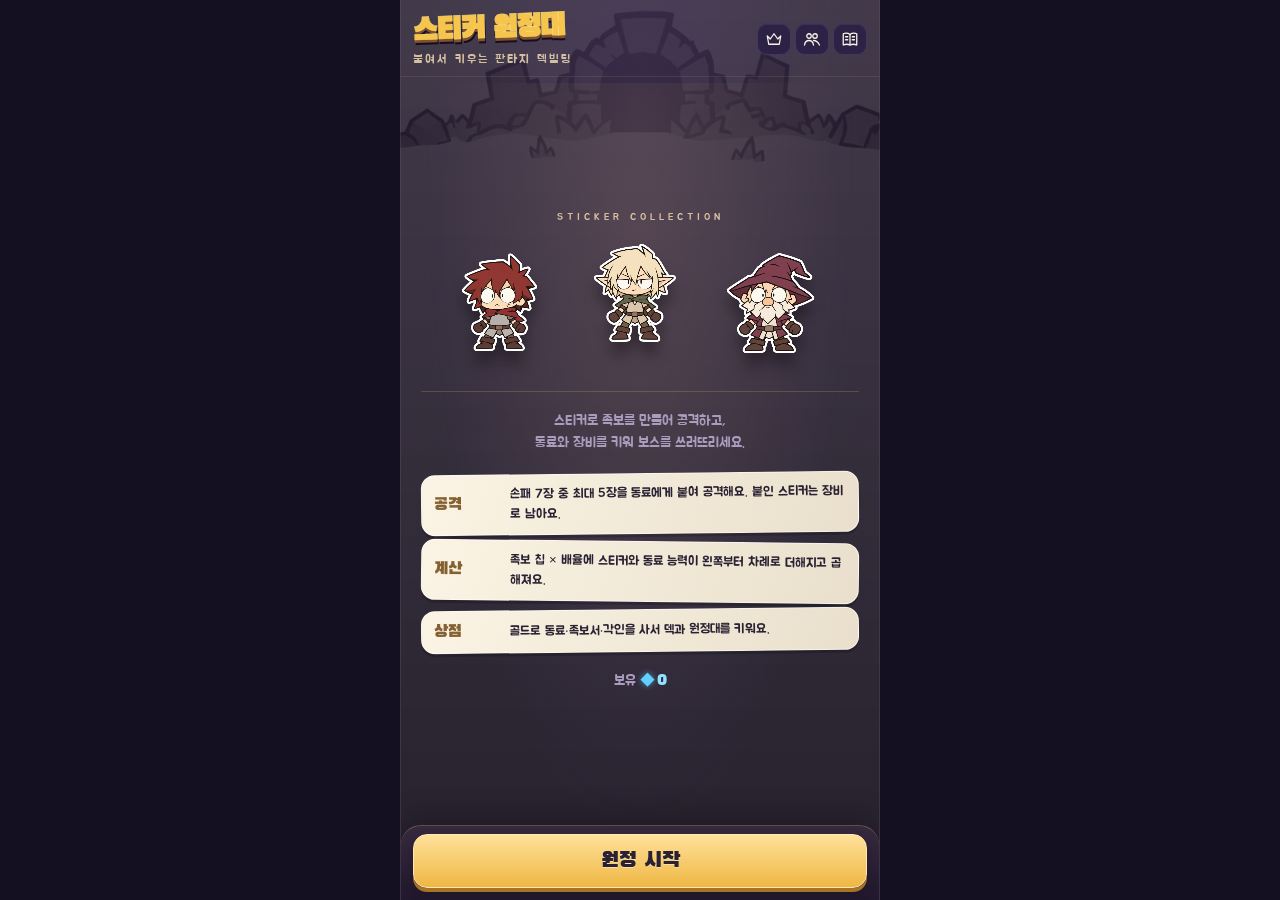
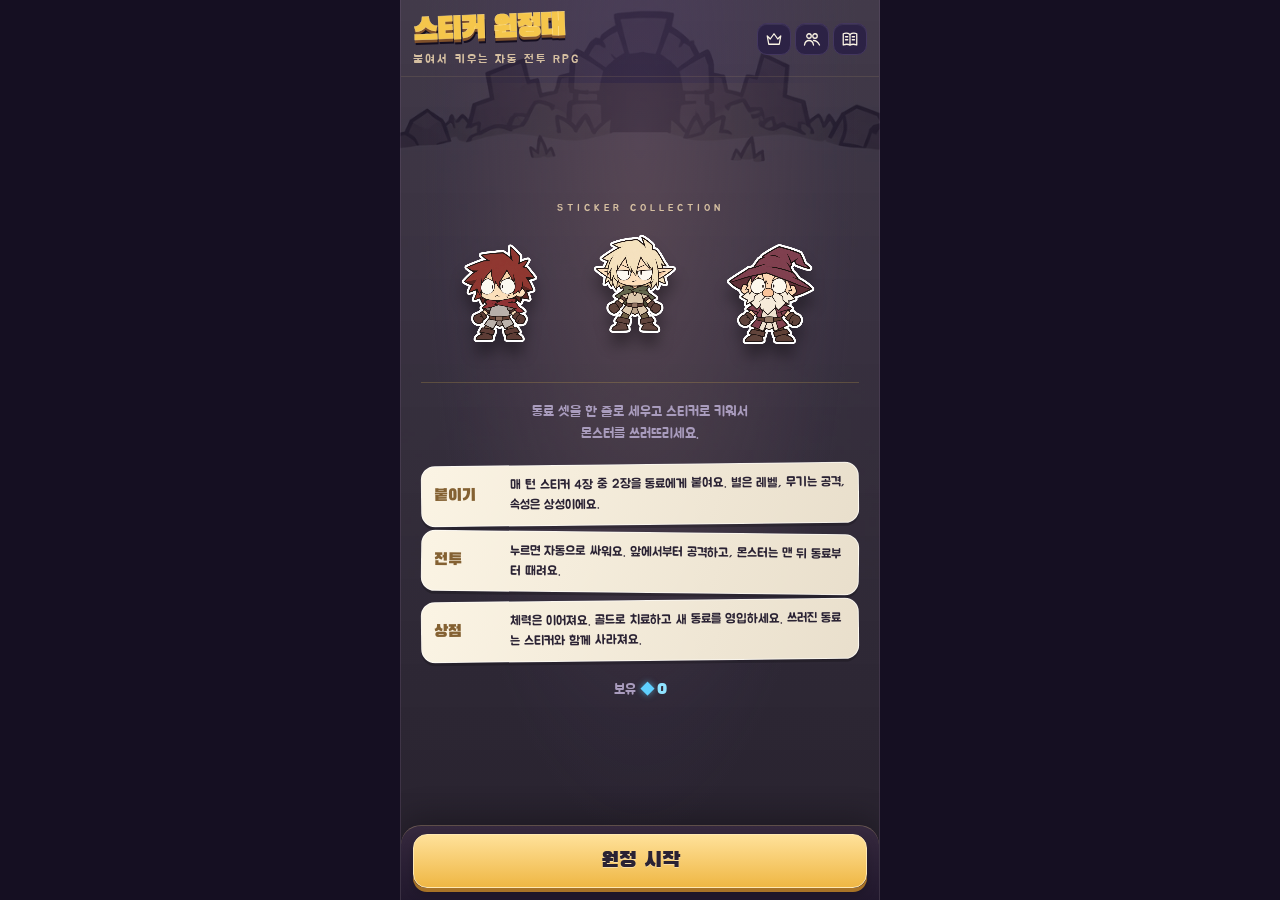
